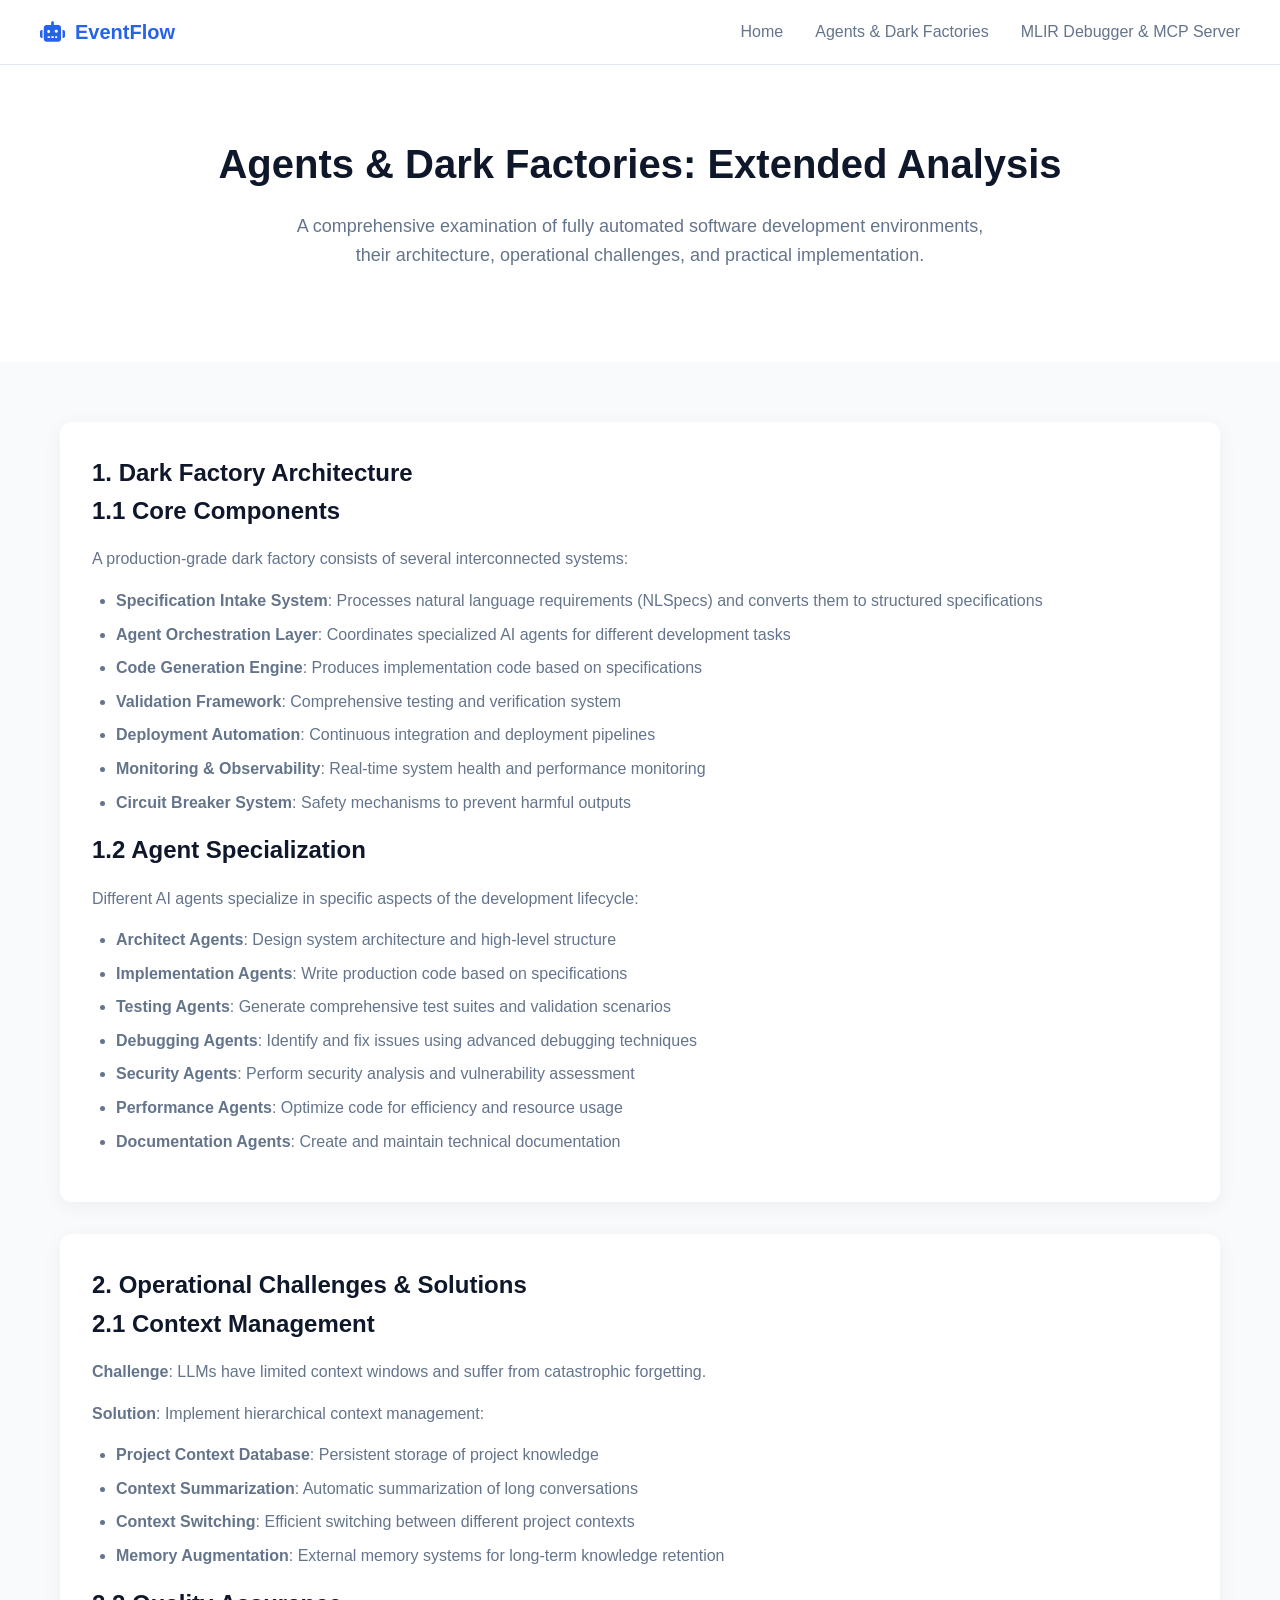
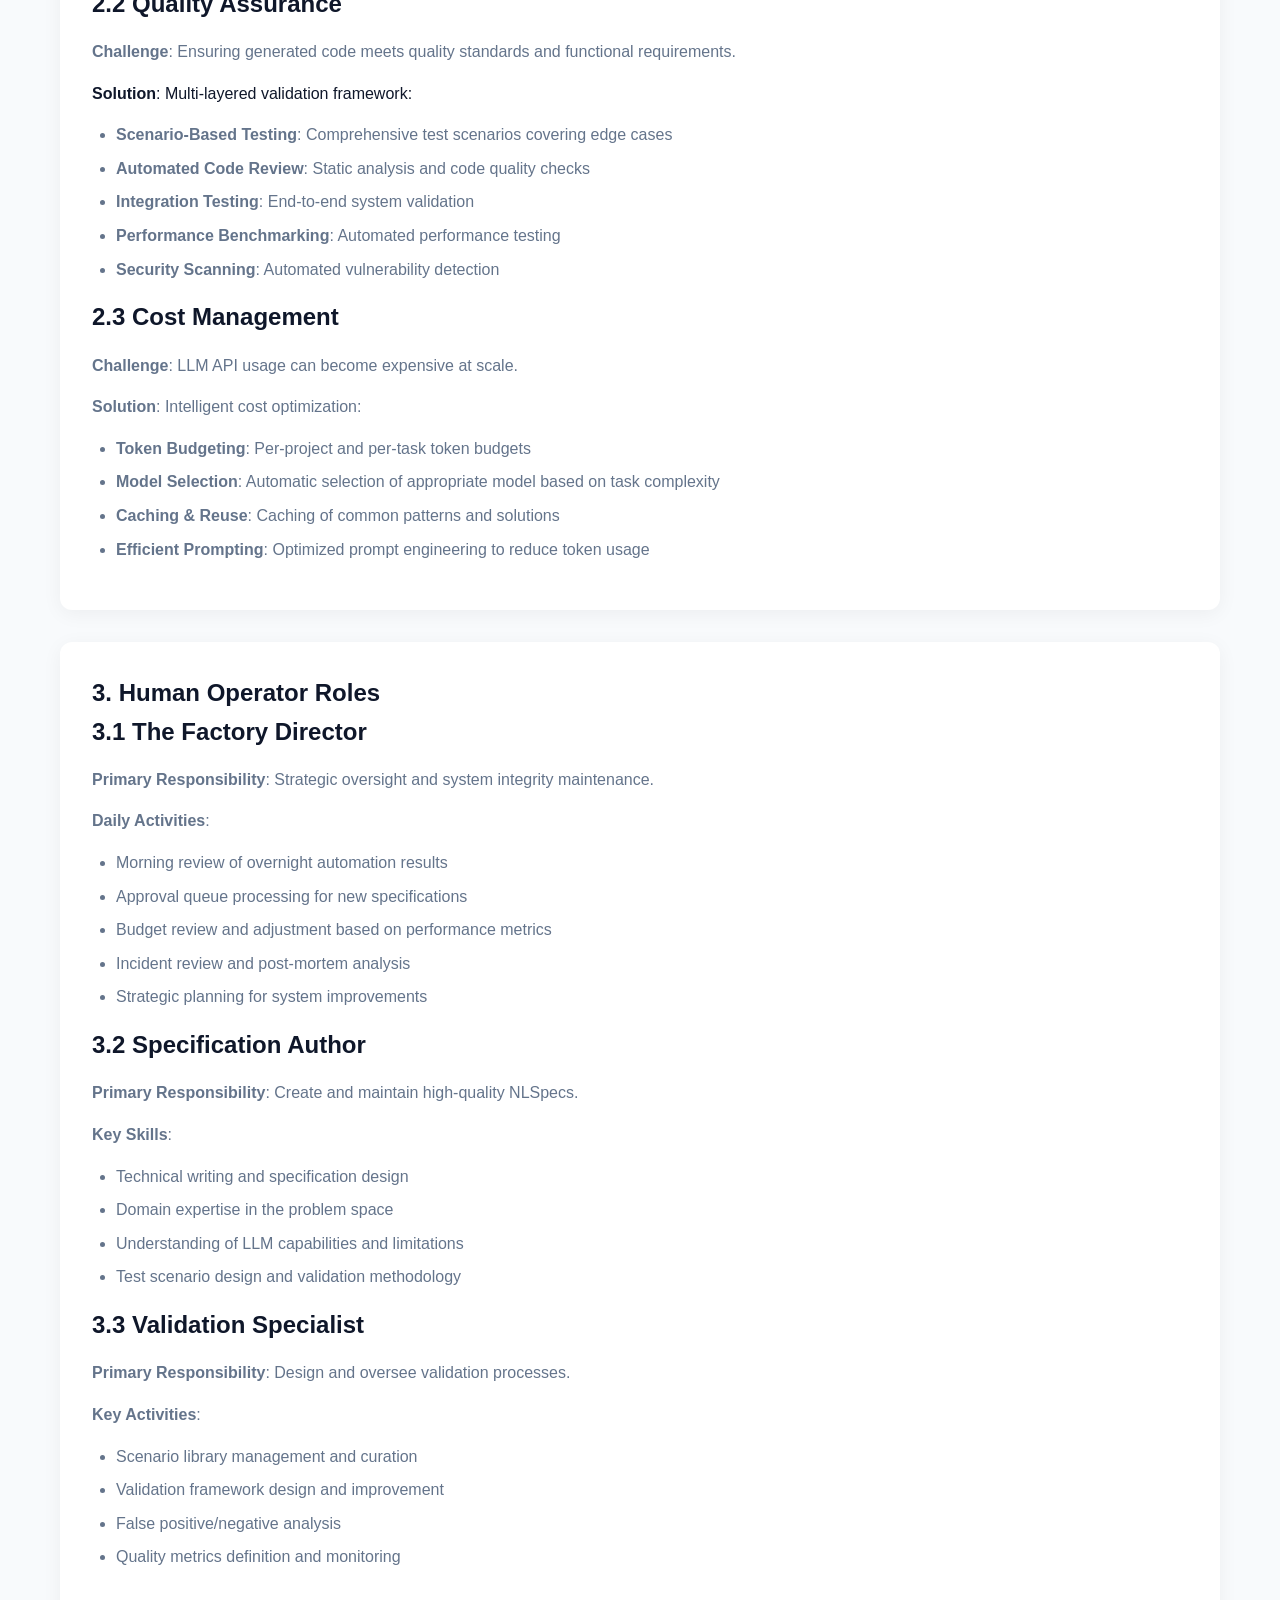
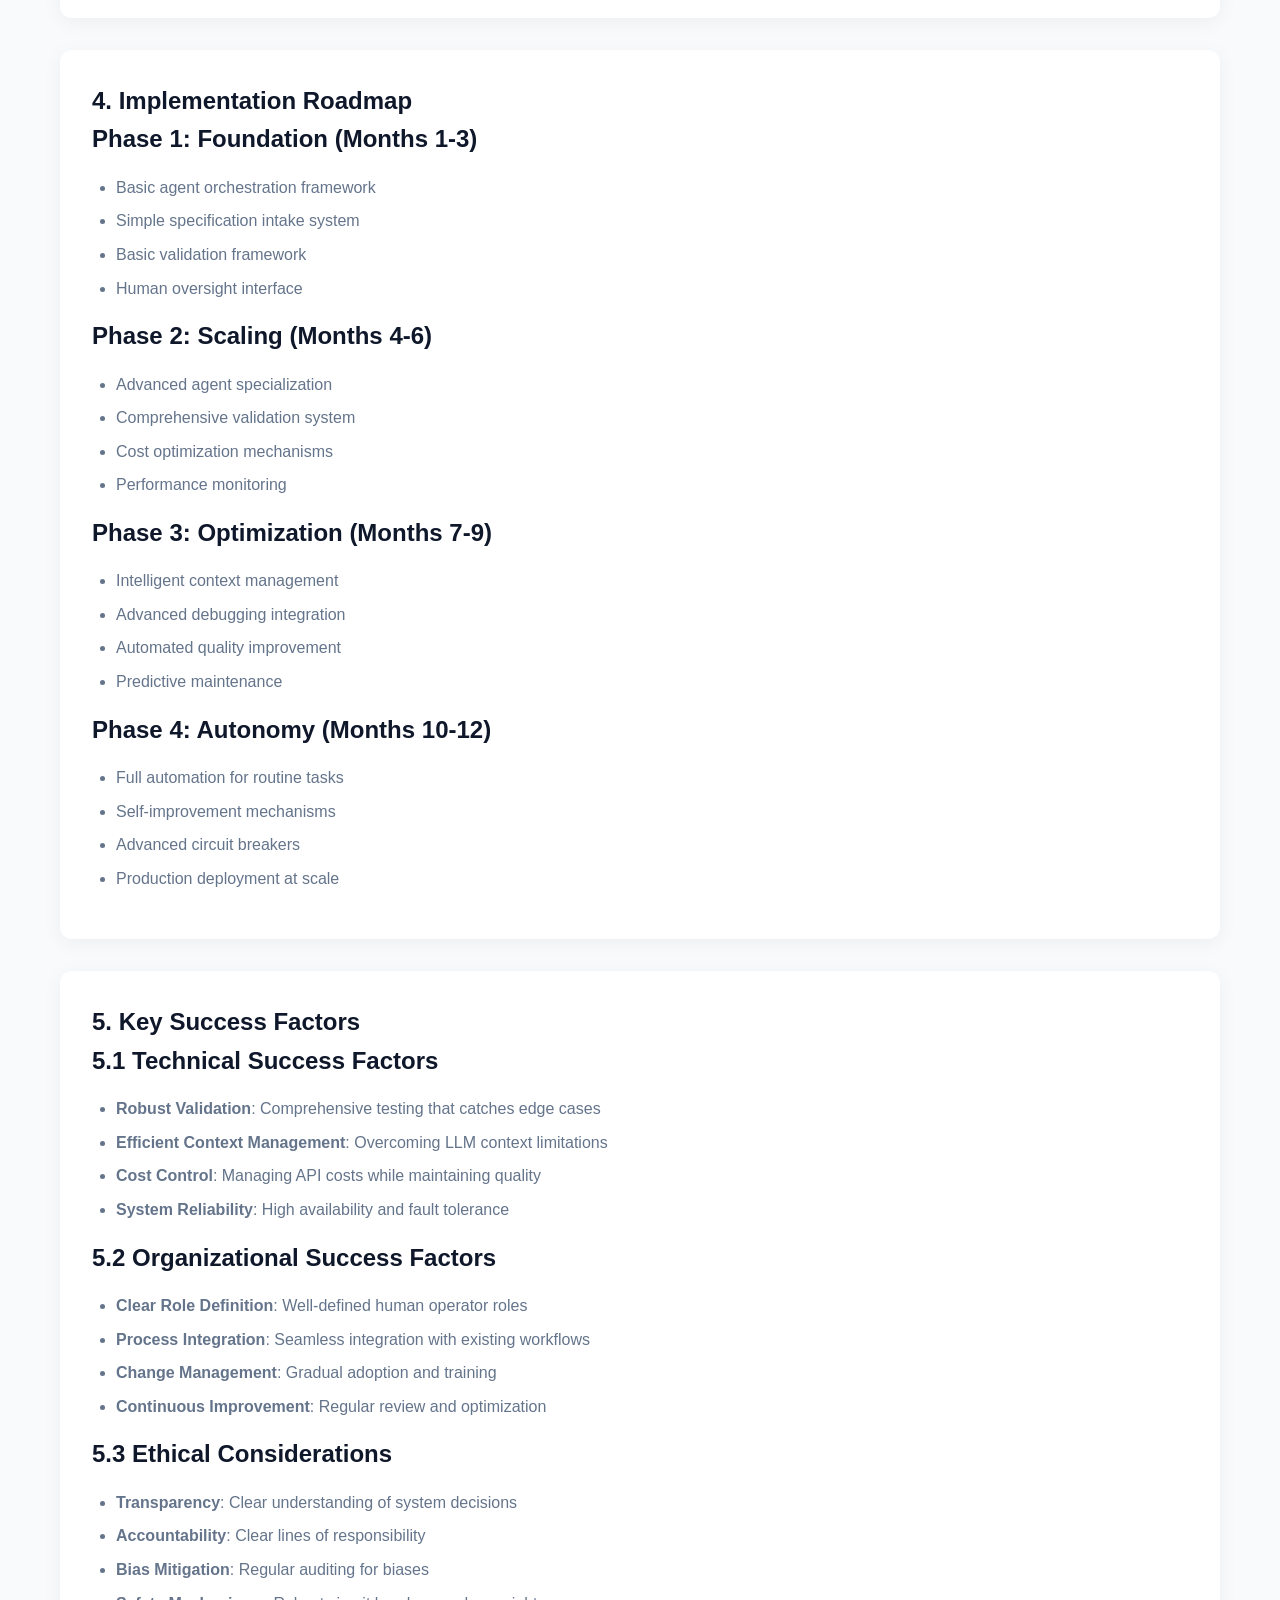
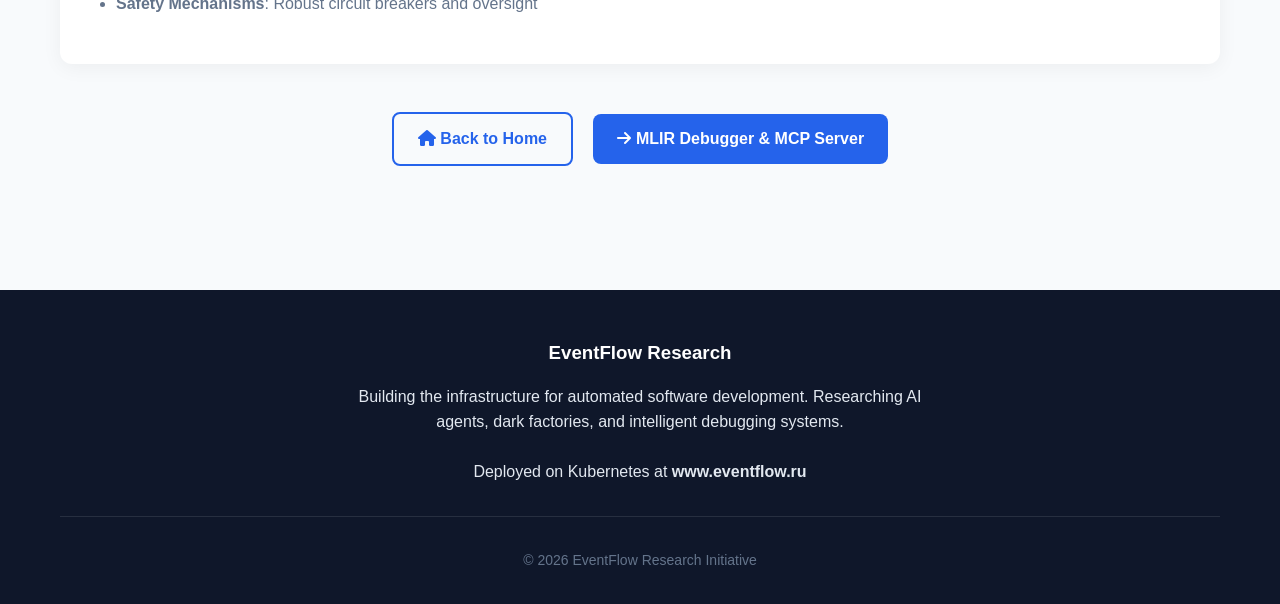
==== agents-dark-factories.html @ 0e880b8b "Refactor website for issue #4 - Remove all texts and diagrams, keep only dark factories and AI agent" ====
<!DOCTYPE html>
<html lang="en">
<head>
    <meta charset="UTF-8">
    <meta name="viewport" content="width=device-width, initial-scale=1.0">
    <title>Agents & Dark Factories - Extended Analysis</title>
    <link rel="stylesheet" href="styles.css">
    <link rel="stylesheet" href="https://cdnjs.cloudflare.com/ajax/libs/font-awesome/6.4.0/css/all.min.css">
</head>
<body>
    <!-- Header -->
    <header>
        <div class="container nav-container">
            <a href="/" class="logo">
                <i class="fas fa-robot"></i>
                EventFlow
            </a>
            <ul class="nav-links">
                <li><a href="/">Home</a></li>
                <li><a href="agents-dark-factories.html">Agents & Dark Factories</a></li>
                <li><a href="mlir-debugger.html">MLIR Debugger & MCP Server</a></li>
            </ul>
        </div>
    </header>

    <!-- Hero Section -->
    <section class="hero">
        <div class="container">
            <h1 class="fade-in">Agents & Dark Factories: Extended Analysis</h1>
            <p class="fade-in">
                A comprehensive examination of fully automated software development environments, 
                their architecture, operational challenges, and practical implementation.
            </p>
        </div>
    </section>

    <!-- Main Content -->
    <section>
        <div class="container">
            <div class="content-block fade-in">
                <h2>1. Dark Factory Architecture</h2>
                <h3>1.1 Core Components</h3>
                <p>
                    A production-grade dark factory consists of several interconnected systems:
                </p>
                <ul>
                    <li><strong>Specification Intake System</strong>: Processes natural language requirements (NLSpecs) and converts them to structured specifications</li>
                    <li><strong>Agent Orchestration Layer</strong>: Coordinates specialized AI agents for different development tasks</li>
                    <li><strong>Code Generation Engine</strong>: Produces implementation code based on specifications</li>
                    <li><strong>Validation Framework</strong>: Comprehensive testing and verification system</li>
                    <li><strong>Deployment Automation</strong>: Continuous integration and deployment pipelines</li>
                    <li><strong>Monitoring & Observability</strong>: Real-time system health and performance monitoring</li>
                    <li><strong>Circuit Breaker System</strong>: Safety mechanisms to prevent harmful outputs</li>
                </ul>
                
                <h3>1.2 Agent Specialization</h3>
                <p>
                    Different AI agents specialize in specific aspects of the development lifecycle:
                </p>
                <ul>
                    <li><strong>Architect Agents</strong>: Design system architecture and high-level structure</li>
                    <li><strong>Implementation Agents</strong>: Write production code based on specifications</li>
                    <li><strong>Testing Agents</strong>: Generate comprehensive test suites and validation scenarios</li>
                    <li><strong>Debugging Agents</strong>: Identify and fix issues using advanced debugging techniques</li>
                    <li><strong>Security Agents</strong>: Perform security analysis and vulnerability assessment</li>
                    <li><strong>Performance Agents</strong>: Optimize code for efficiency and resource usage</li>
                    <li><strong>Documentation Agents</strong>: Create and maintain technical documentation</li>
                </ul>
            </div>
            
            <div class="content-block fade-in">
                <h2>2. Operational Challenges & Solutions</h2>
                
                <h3>2.1 Context Management</h3>
                <p>
                    <strong>Challenge</strong>: LLMs have limited context windows and suffer from catastrophic forgetting.
                </p>
                <p>
                    <strong>Solution</strong>: Implement hierarchical context management:
                </p>
                <ul>
                    <li><strong>Project Context Database</strong>: Persistent storage of project knowledge</li>
                    <li><strong>Context Summarization</strong>: Automatic summarization of long conversations</li>
                    <li><strong>Context Switching</strong>: Efficient switching between different project contexts</li>
                    <li><strong>Memory Augmentation</strong>: External memory systems for long-term knowledge retention</li>
                </ul>
                
                <h3>2.2 Quality Assurance</h3>
                <p>
                    <strong>Challenge</strong>: Ensuring generated code meets quality standards and functional requirements.
                </p>
                    <strong>Solution</strong>: Multi-layered validation framework:
                </p>
                <ul>
                    <li><strong>Scenario-Based Testing</strong>: Comprehensive test scenarios covering edge cases</li>
                    <li><strong>Automated Code Review</strong>: Static analysis and code quality checks</li>
                    <li><strong>Integration Testing</strong>: End-to-end system validation</li>
                    <li><strong>Performance Benchmarking</strong>: Automated performance testing</li>
                    <li><strong>Security Scanning</strong>: Automated vulnerability detection</li>
                </ul>
                
                <h3>2.3 Cost Management</h3>
                <p>
                    <strong>Challenge</strong>: LLM API usage can become expensive at scale.
                </p>
                <p>
                    <strong>Solution</strong>: Intelligent cost optimization:
                </p>
                <ul>
                    <li><strong>Token Budgeting</strong>: Per-project and per-task token budgets</li>
                    <li><strong>Model Selection</strong>: Automatic selection of appropriate model based on task complexity</li>
                    <li><strong>Caching & Reuse</strong>: Caching of common patterns and solutions</li>
                    <li><strong>Efficient Prompting</strong>: Optimized prompt engineering to reduce token usage</li>
                </ul>
            </div>
            
            <div class="content-block fade-in">
                <h2>3. Human Operator Roles</h2>
                
                <h3>3.1 The Factory Director</h3>
                <p>
                    <strong>Primary Responsibility</strong>: Strategic oversight and system integrity maintenance.
                </p>
                <p>
                    <strong>Daily Activities</strong>:
                </p>
                <ul>
                    <li>Morning review of overnight automation results</li>
                    <li>Approval queue processing for new specifications</li>
                    <li>Budget review and adjustment based on performance metrics</li>
                    <li>Incident review and post-mortem analysis</li>
                    <li>Strategic planning for system improvements</li>
                </ul>
                
                <h3>3.2 Specification Author</h3>
                <p>
                    <strong>Primary Responsibility</strong>: Create and maintain high-quality NLSpecs.
                </p>
                <p>
                    <strong>Key Skills</strong>:
                </p>
                <ul>
                    <li>Technical writing and specification design</li>
                    <li>Domain expertise in the problem space</li>
                    <li>Understanding of LLM capabilities and limitations</li>
                    <li>Test scenario design and validation methodology</li>
                </ul>
                
                <h3>3.3 Validation Specialist</h3>
                <p>
                    <strong>Primary Responsibility</strong>: Design and oversee validation processes.
                </p>
                <p>
                    <strong>Key Activities</strong>:
                </p>
                <ul>
                    <li>Scenario library management and curation</li>
                    <li>Validation framework design and improvement</li>
                    <li>False positive/negative analysis</li>
                    <li>Quality metrics definition and monitoring</li>
                </ul>
            </div>
            
            <div class="content-block fade-in">
                <h2>4. Implementation Roadmap</h2>
                
                <h3>Phase 1: Foundation (Months 1-3)</h3>
                <ul>
                    <li>Basic agent orchestration framework</li>
                    <li>Simple specification intake system</li>
                    <li>Basic validation framework</li>
                    <li>Human oversight interface</li>
                </ul>
                
                <h3>Phase 2: Scaling (Months 4-6)</h3>
                <ul>
                    <li>Advanced agent specialization</li>
                    <li>Comprehensive validation system</li>
                    <li>Cost optimization mechanisms</li>
                    <li>Performance monitoring</li>
                </ul>
                
                <h3>Phase 3: Optimization (Months 7-9)</h3>
                <ul>
                    <li>Intelligent context management</li>
                    <li>Advanced debugging integration</li>
                    <li>Automated quality improvement</li>
                    <li>Predictive maintenance</li>
                </ul>
                
                <h3>Phase 4: Autonomy (Months 10-12)</h3>
                <ul>
                    <li>Full automation for routine tasks</li>
                    <li>Self-improvement mechanisms</li>
                    <li>Advanced circuit breakers</li>
                    <li>Production deployment at scale</li>
                </ul>
            </div>
            
            <div class="content-block fade-in">
                <h2>5. Key Success Factors</h2>
                
                <h3>5.1 Technical Success Factors</h3>
                <ul>
                    <li><strong>Robust Validation</strong>: Comprehensive testing that catches edge cases</li>
                    <li><strong>Efficient Context Management</strong>: Overcoming LLM context limitations</li>
                    <li><strong>Cost Control</strong>: Managing API costs while maintaining quality</li>
                    <li><strong>System Reliability</strong>: High availability and fault tolerance</li>
                </ul>
                
                <h3>5.2 Organizational Success Factors</h3>
                <ul>
                    <li><strong>Clear Role Definition</strong>: Well-defined human operator roles</li>
                    <li><strong>Process Integration</strong>: Seamless integration with existing workflows</li>
                    <li><strong>Change Management</strong>: Gradual adoption and training</li>
                    <li><strong>Continuous Improvement</strong>: Regular review and optimization</li>
                </ul>
                
                <h3>5.3 Ethical Considerations</h3>
                <ul>
                    <li><strong>Transparency</strong>: Clear understanding of system decisions</li>
                    <li><strong>Accountability</strong>: Clear lines of responsibility</li>
                    <li><strong>Bias Mitigation</strong>: Regular auditing for biases</li>
                    <li><strong>Safety Mechanisms</strong>: Robust circuit breakers and oversight</li>
                </ul>
            </div>
            
            <div style="text-align: center; margin-top: 3rem;">
                <a href="/" class="button button-outline" style="margin-right: 1rem;">
                    <i class="fas fa-home"></i> Back to Home
                </a>
                <a href="mlir-debugger.html" class="button">
                    <i class="fas fa-arrow-right"></i> MLIR Debugger & MCP Server
                </a>
            </div>
        </div>
    </section>

    <!-- Footer -->
    <footer>
        <div class="container">
            <div class="footer-content">
                <h3 style="margin-bottom: 1rem; color: white;">EventFlow Research</h3>
                <p>
                    Building the infrastructure for automated software development. 
                    Researching AI agents, dark factories, and intelligent debugging systems.
                </p>
                <p style="margin-top: 1rem;">
                    Deployed on Kubernetes at <strong>www.eventflow.ru</strong>
                </p>
            </div>
            
            <div class="copyright">
                <p>&copy; 2026 EventFlow Research Initiative</p>
            </div>
        </div>
    </footer>

    <script>
        // Simple fade-in animations
        document.addEventListener('DOMContentLoaded', function() {
            const fadeElements = document.querySelectorAll('.fade-in');
            
            const observer = new IntersectionObserver((entries) => {
                entries.forEach(entry => {
                    if (entry.isIntersecting) {
                        entry.target.style.opacity = '1';
                        entry.target.style.transform = 'translateY(0)';
                    }
                });
            }, { threshold: 0.1 });
            
            fadeElements.forEach(el => {
                el.style.opacity = '0';
                el.style.transform = 'translateY(20px)';
                el.style.transition = 'opacity 0.6s ease, transform 0.6s ease';
                observer.observe(el);
            });
        });
    </script>
</body>
</html>
---- styles.css ----
/* styles.css - Minimal, clean styles for refactored website */

:root {
    --primary: #2563eb;
    --primary-dark: #1d4ed8;
    --secondary: #7c3aed;
    --accent: #06b6d4;
    --dark: #0f172a;
    --light: #f8fafc;
    --gray: #64748b;
    --gray-light: #e2e8f0;
    --success: #10b981;
    --warning: #f59e0b;
    --danger: #ef4444;
}

* {
    margin: 0;
    padding: 0;
    box-sizing: border-box;
}

body {
    font-family: -apple-system, BlinkMacSystemFont, 'Segoe UI', Roboto, Oxygen, Ubuntu, sans-serif;
    line-height: 1.6;
    color: var(--dark);
    background: var(--light);
    min-height: 100vh;
}

.container {
    max-width: 1200px;
    margin: 0 auto;
    padding: 0 20px;
}

/* Header & Navigation */
header {
    background: white;
    border-bottom: 1px solid var(--gray-light);
    position: fixed;
    width: 100%;
    top: 0;
    z-index: 1000;
}

.nav-container {
    display: flex;
    justify-content: space-between;
    align-items: center;
    padding: 1rem 0;
}

.logo {
    display: flex;
    align-items: center;
    gap: 10px;
    font-size: 1.25rem;
    font-weight: 600;
    color: var(--primary);
    text-decoration: none;
}

.nav-links {
    display: flex;
    gap: 2rem;
    list-style: none;
}

.nav-links a {
    text-decoration: none;
    color: var(--gray);
    font-weight: 500;
    transition: color 0.3s;
}

.nav-links a:hover {
    color: var(--primary);
}

/* Hero Section */
.hero {
    padding: 140px 0 60px;
    text-align: center;
    background: white;
}

.hero h1 {
    font-size: 2.5rem;
    font-weight: 700;
    line-height: 1.2;
    margin-bottom: 1.5rem;
    color: var(--dark);
}

.hero p {
    font-size: 1.125rem;
    color: var(--gray);
    max-width: 700px;
    margin: 0 auto 2rem;
}

/* Content Sections */
section {
    padding: 60px 0;
}

.section-title {
    font-size: 2rem;
    font-weight: 700;
    margin-bottom: 2rem;
    color: var(--dark);
}

.content-block {
    background: white;
    border-radius: 12px;
    padding: 2rem;
    margin-bottom: 2rem;
    box-shadow: 0 4px 20px rgba(0, 0, 0, 0.05);
}

.content-block h3 {
    font-size: 1.5rem;
    margin-bottom: 1rem;
    color: var(--dark);
}

.content-block p {
    color: var(--gray);
    margin-bottom: 1rem;
}

.content-block ul {
    padding-left: 1.5rem;
    color: var(--gray);
    margin-bottom: 1rem;
}

.content-block li {
    margin-bottom: 0.5rem;
}

/* Buttons */
.button {
    display: inline-block;
    background: var(--primary);
    color: white;
    padding: 0.75rem 1.5rem;
    border-radius: 8px;
    text-decoration: none;
    font-weight: 600;
    transition: all 0.3s;
    border: none;
    cursor: pointer;
}

.button:hover {
    background: var(--primary-dark);
    transform: translateY(-2px);
}

.button-outline {
    background: transparent;
    color: var(--primary);
    border: 2px solid var(--primary);
}

.button-outline:hover {
    background: var(--primary);
    color: white;
}

/* Footer */
footer {
    background: var(--dark);
    color: white;
    padding: 3rem 0 2rem;
    margin-top: 4rem;
}

.footer-content {
    text-align: center;
    margin-bottom: 2rem;
}

.footer-content p {
    color: var(--gray-light);
    max-width: 600px;
    margin: 0 auto 1.5rem;
}

.copyright {
    text-align: center;
    padding-top: 2rem;
    border-top: 1px solid rgba(255, 255, 255, 0.1);
    color: var(--gray);
    font-size: 0.875rem;
}

/* Responsive */
@media (max-width: 768px) {
    .hero h1 {
        font-size: 2rem;
    }
    
    .section-title {
        font-size: 1.75rem;
    }
    
    .nav-links {
        display: none;
    }
    
    .content-block {
        padding: 1.5rem;
    }
}

/* Simple animations */
.fade-in {
    animation: fadeIn 0.6s ease-out;
}

@keyframes fadeIn {
    from { opacity: 0; transform: translateY(20px); }
    to { opacity: 1; transform: translateY(0); }
}
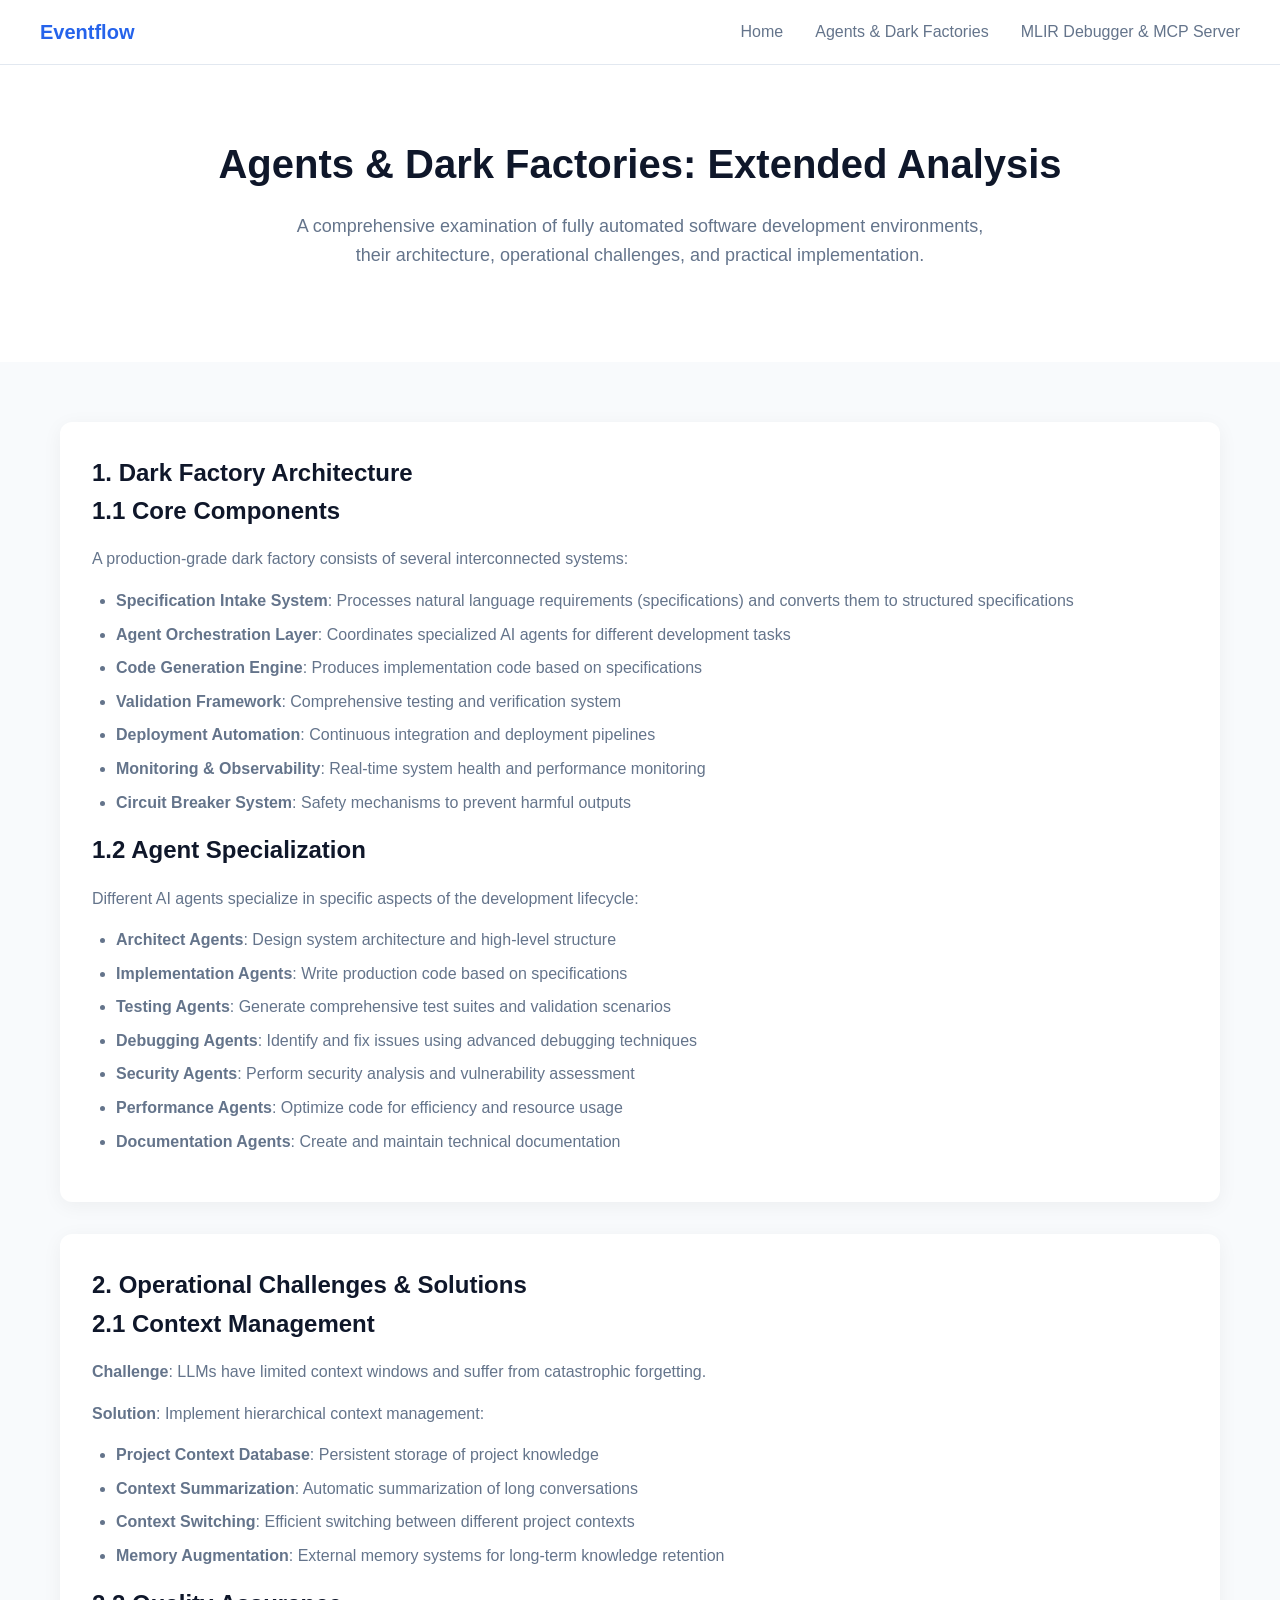
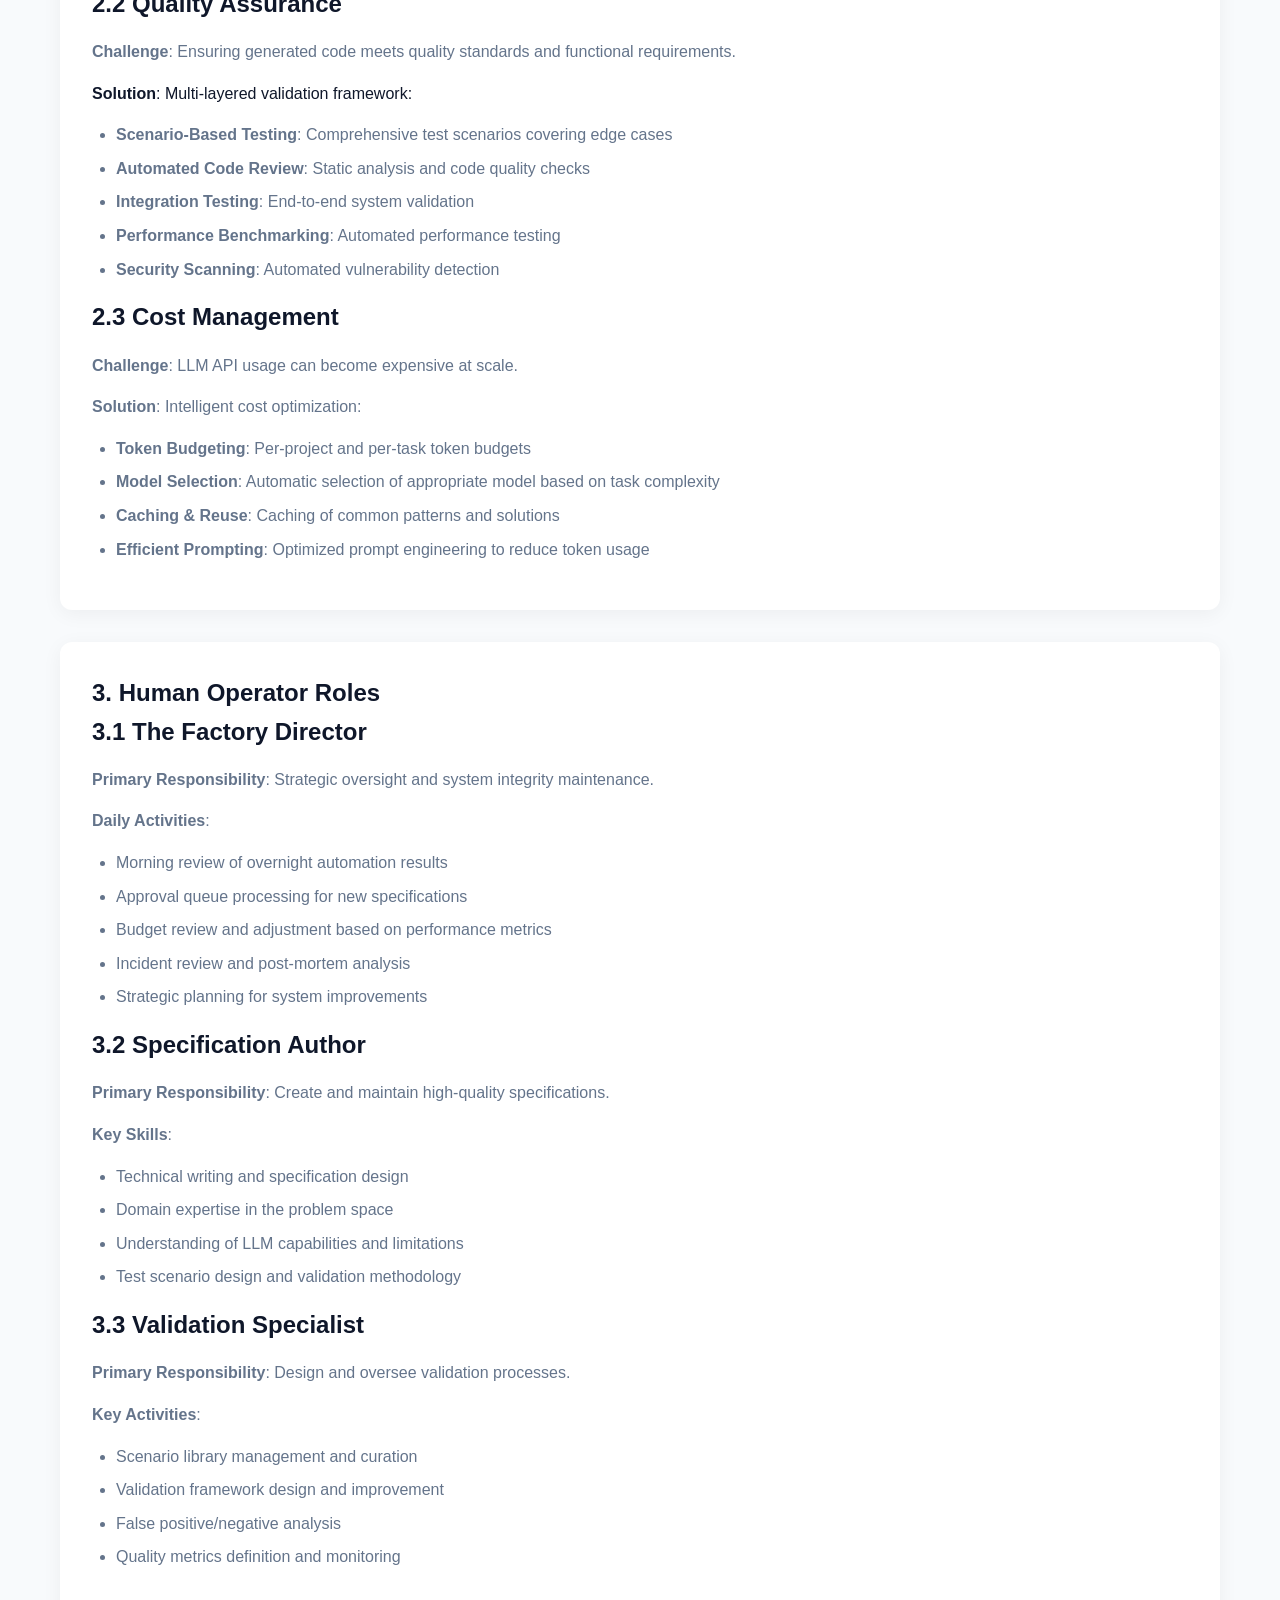
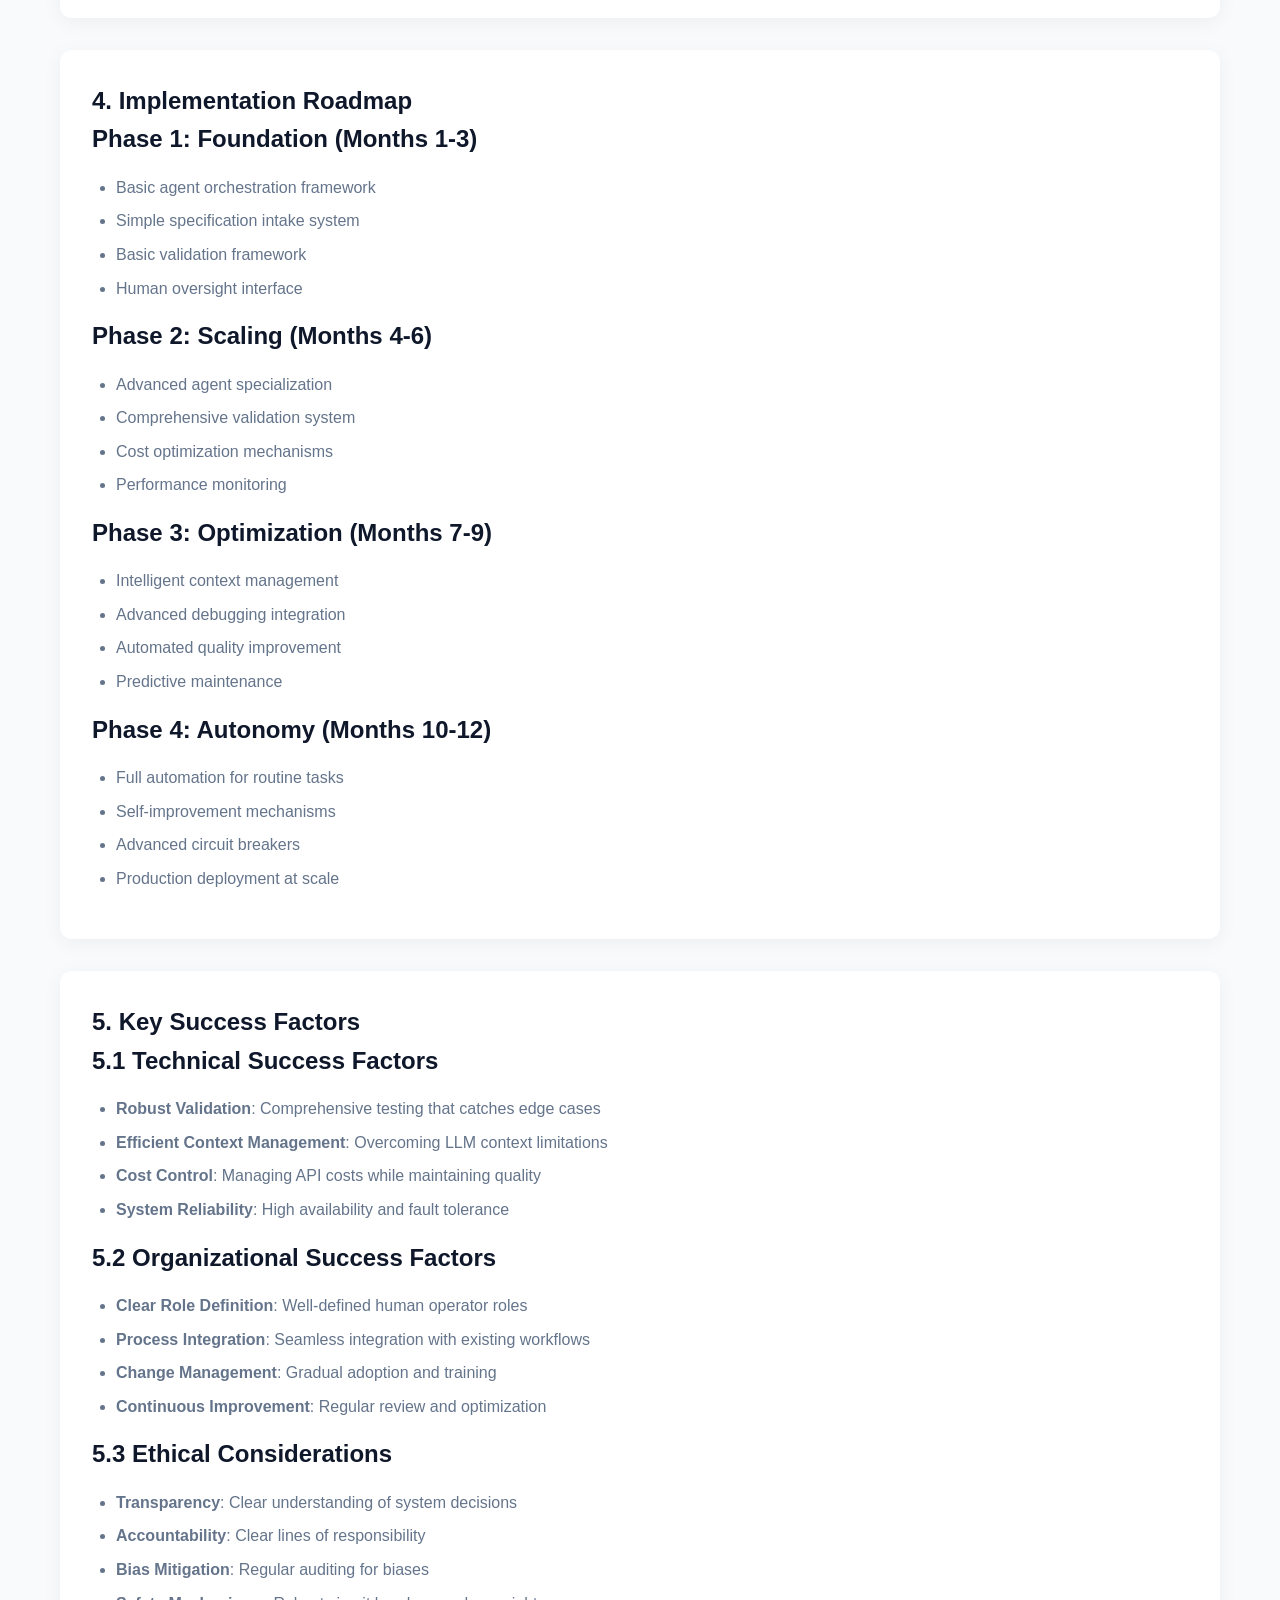
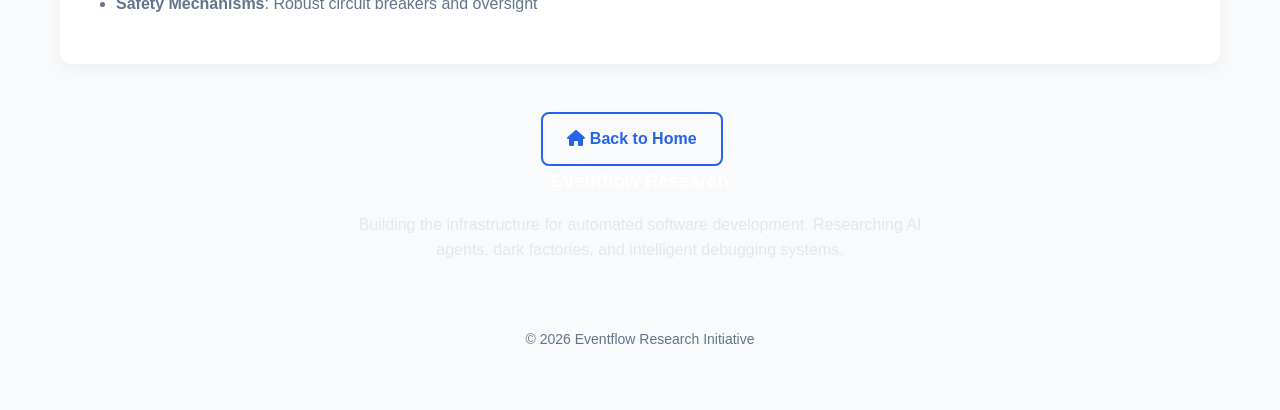
==== commit e8a6b80b: "Implement modifications for issue #8 - Remove Kubernetes deployment line from footer - Change EventF" ====
--- a/agents-dark-factories.html
+++ b/agents-dark-factories.html
@@ -12,8 +12,7 @@
     <header>
         <div class="container nav-container">
             <a href="/" class="logo">
-                <i class="fas fa-robot"></i>
-                EventFlow
+                Eventflow
             </a>
             <ul class="nav-links">
                 <li><a href="/">Home</a></li>
@@ -44,7 +43,7 @@
                     A production-grade dark factory consists of several interconnected systems:
                 </p>
                 <ul>
-                    <li><strong>Specification Intake System</strong>: Processes natural language requirements (NLSpecs) and converts them to structured specifications</li>
+                    <li><strong>Specification Intake System</strong>: Processes natural language requirements (specifications) and converts them to structured specifications</li>
                     <li><strong>Agent Orchestration Layer</strong>: Coordinates specialized AI agents for different development tasks</li>
                     <li><strong>Code Generation Engine</strong>: Produces implementation code based on specifications</li>
                     <li><strong>Validation Framework</strong>: Comprehensive testing and verification system</li>
@@ -134,7 +133,7 @@
                 
                 <h3>3.2 Specification Author</h3>
                 <p>
-                    <strong>Primary Responsibility</strong>: Create and maintain high-quality NLSpecs.
+                    <strong>Primary Responsibility</strong>: Create and maintain high-quality specifications.
                 </p>
                 <p>
                     <strong>Key Skills</strong>:
@@ -229,29 +228,19 @@
                 <a href="/" class="button button-outline" style="margin-right: 1rem;">
                     <i class="fas fa-home"></i> Back to Home
                 </a>
-                <a href="mlir-debugger.html" class="button">
-                    <i class="fas fa-arrow-right"></i> MLIR Debugger & MCP Server
-                </a>
-            </div>
-        </div>
-    </section>
-
-    <!-- Footer -->
-    <footer>
         <div class="container">
             <div class="footer-content">
-                <h3 style="margin-bottom: 1rem; color: white;">EventFlow Research</h3>
+                <h3 style="margin-bottom: 1rem; color: white;">Eventflow Research</h3>
                 <p>
                     Building the infrastructure for automated software development. 
                     Researching AI agents, dark factories, and intelligent debugging systems.
                 </p>
                 <p style="margin-top: 1rem;">
-                    Deployed on Kubernetes at <strong>www.eventflow.ru</strong>
                 </p>
             </div>
             
             <div class="copyright">
-                <p>&copy; 2026 EventFlow Research Initiative</p>
+                <p>&copy; 2026 Eventflow Research Initiative</p>
             </div>
         </div>
     </footer>
--- a/styles.css
+++ b/styles.css
@@ -200,20 +200,44 @@
 
 /* Responsive */
 @media (max-width: 768px) {
+    .hero {
+        padding: 100px 0 40px;
+    }
+    
     .hero h1 {
-        font-size: 2rem;
+        font-size: 1.75rem;
+    }
+    
+    .hero p {
+        font-size: 1rem;
     }
     
     .section-title {
-        font-size: 1.75rem;
+        font-size: 1.5rem;
+    }
+    
+    .content-block h3 {
+        font-size: 1.25rem;
+    }
+    
+    .content-block p, .content-block li {
+        font-size: 0.95rem;
     }
     
     .nav-links {
         display: none;
     }
     
+    .nav-container {
+        padding: 0.75rem 0;
+    }
+    
+    .logo {
+        font-size: 1.1rem;
+    }
+    
     .content-block {
-        padding: 1.5rem;
+        padding: 1.25rem;
     }
 }
 
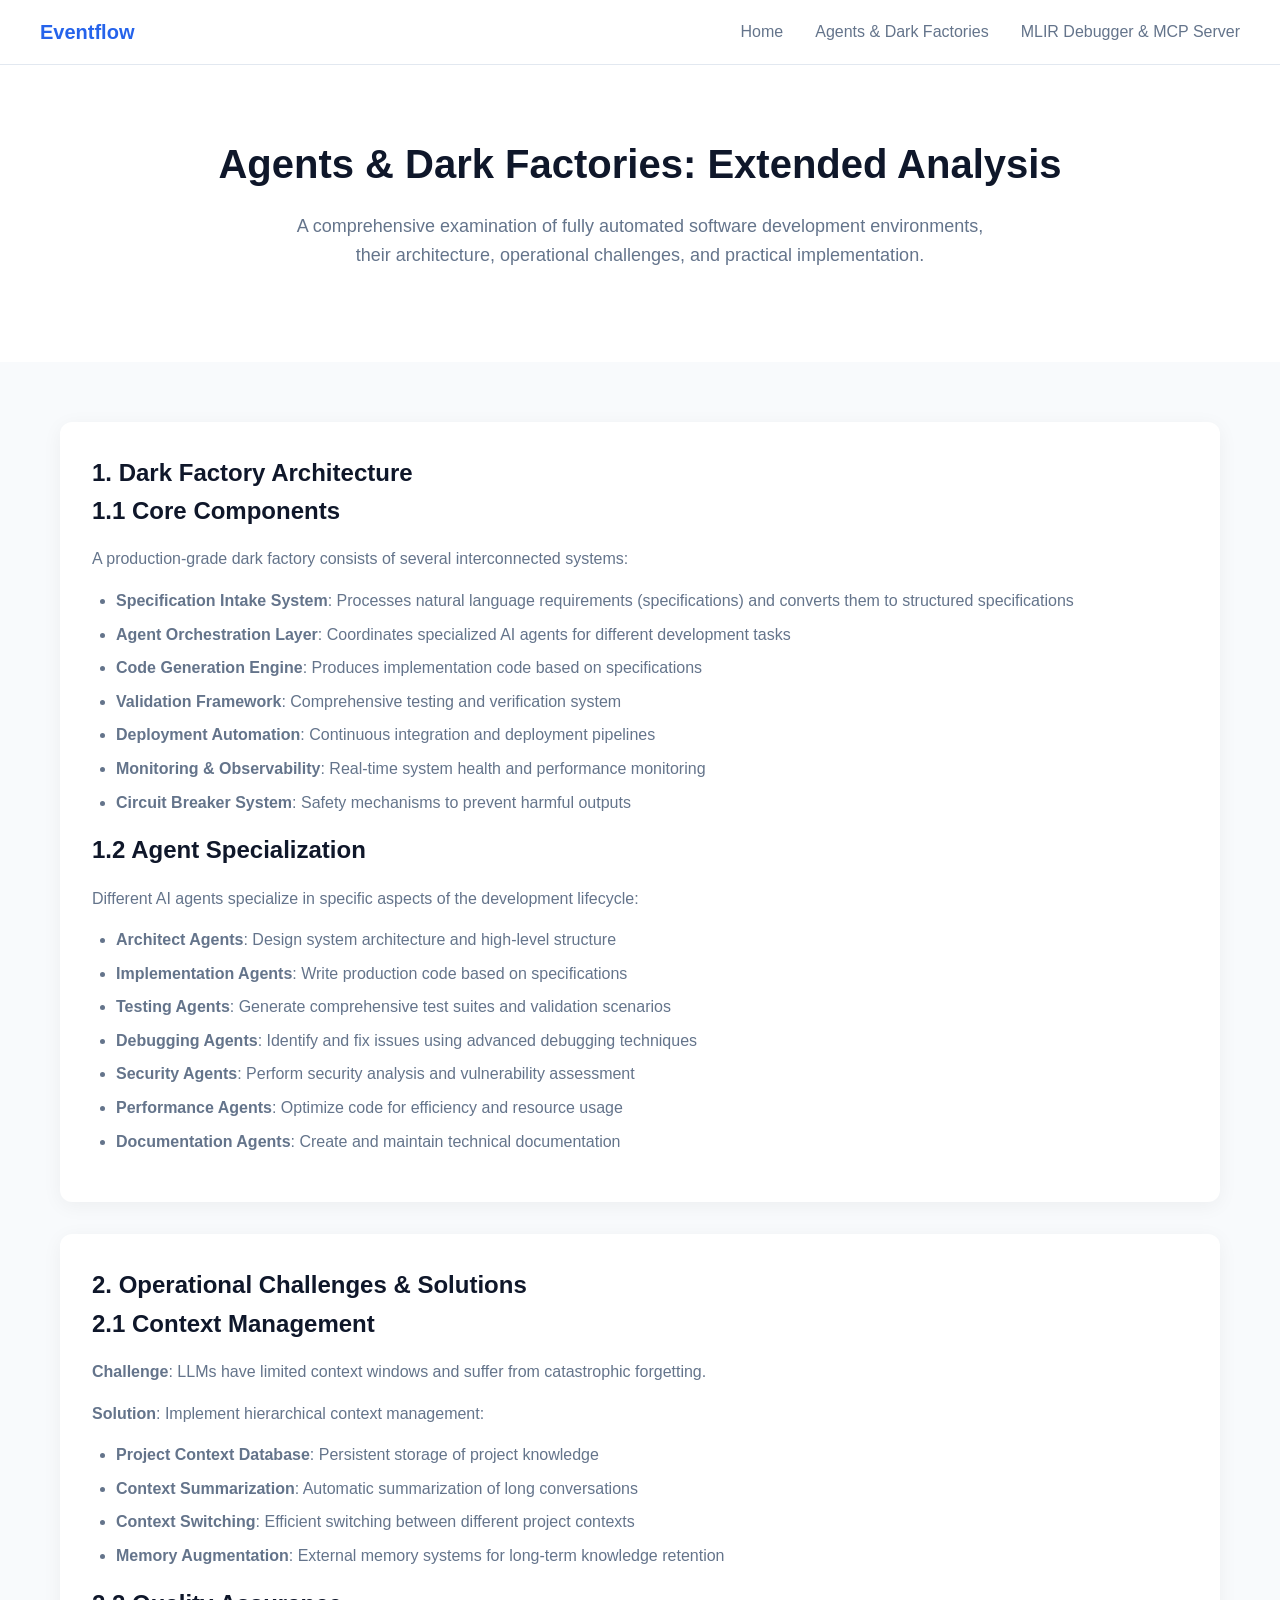
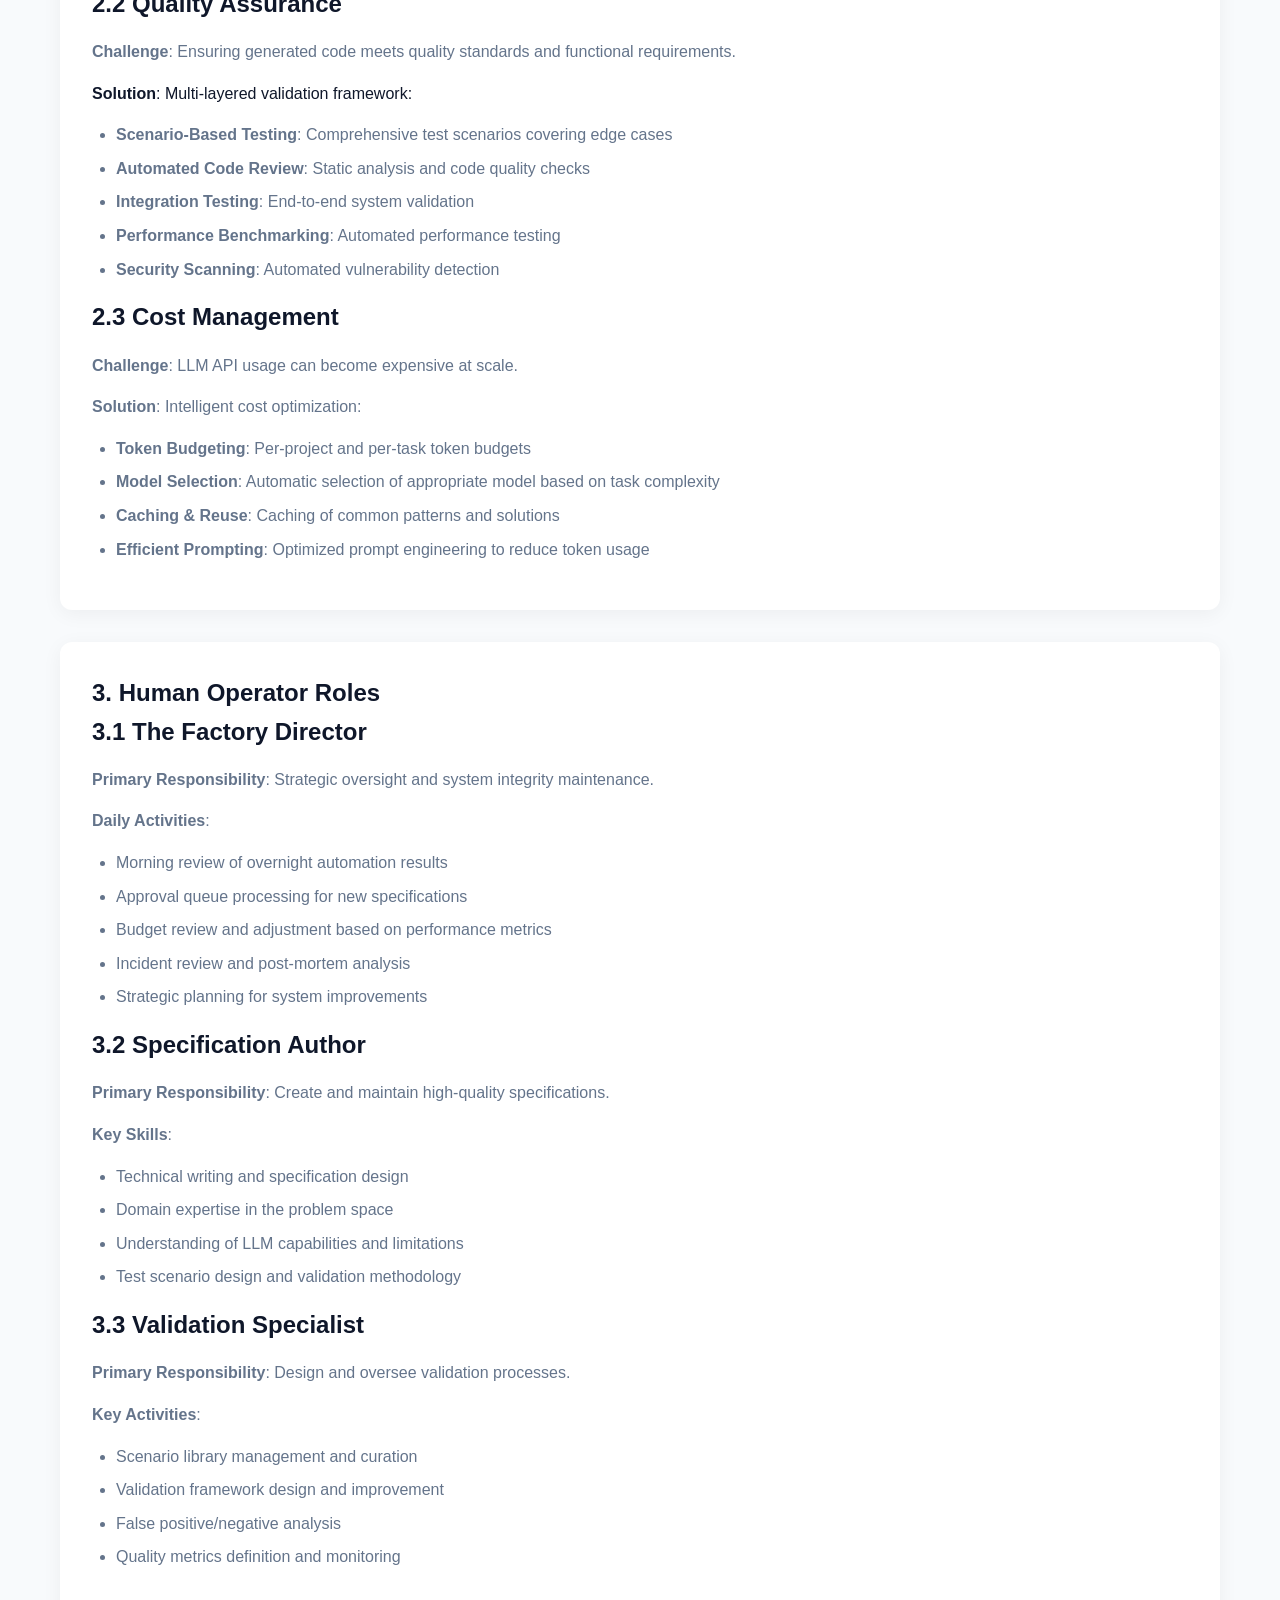
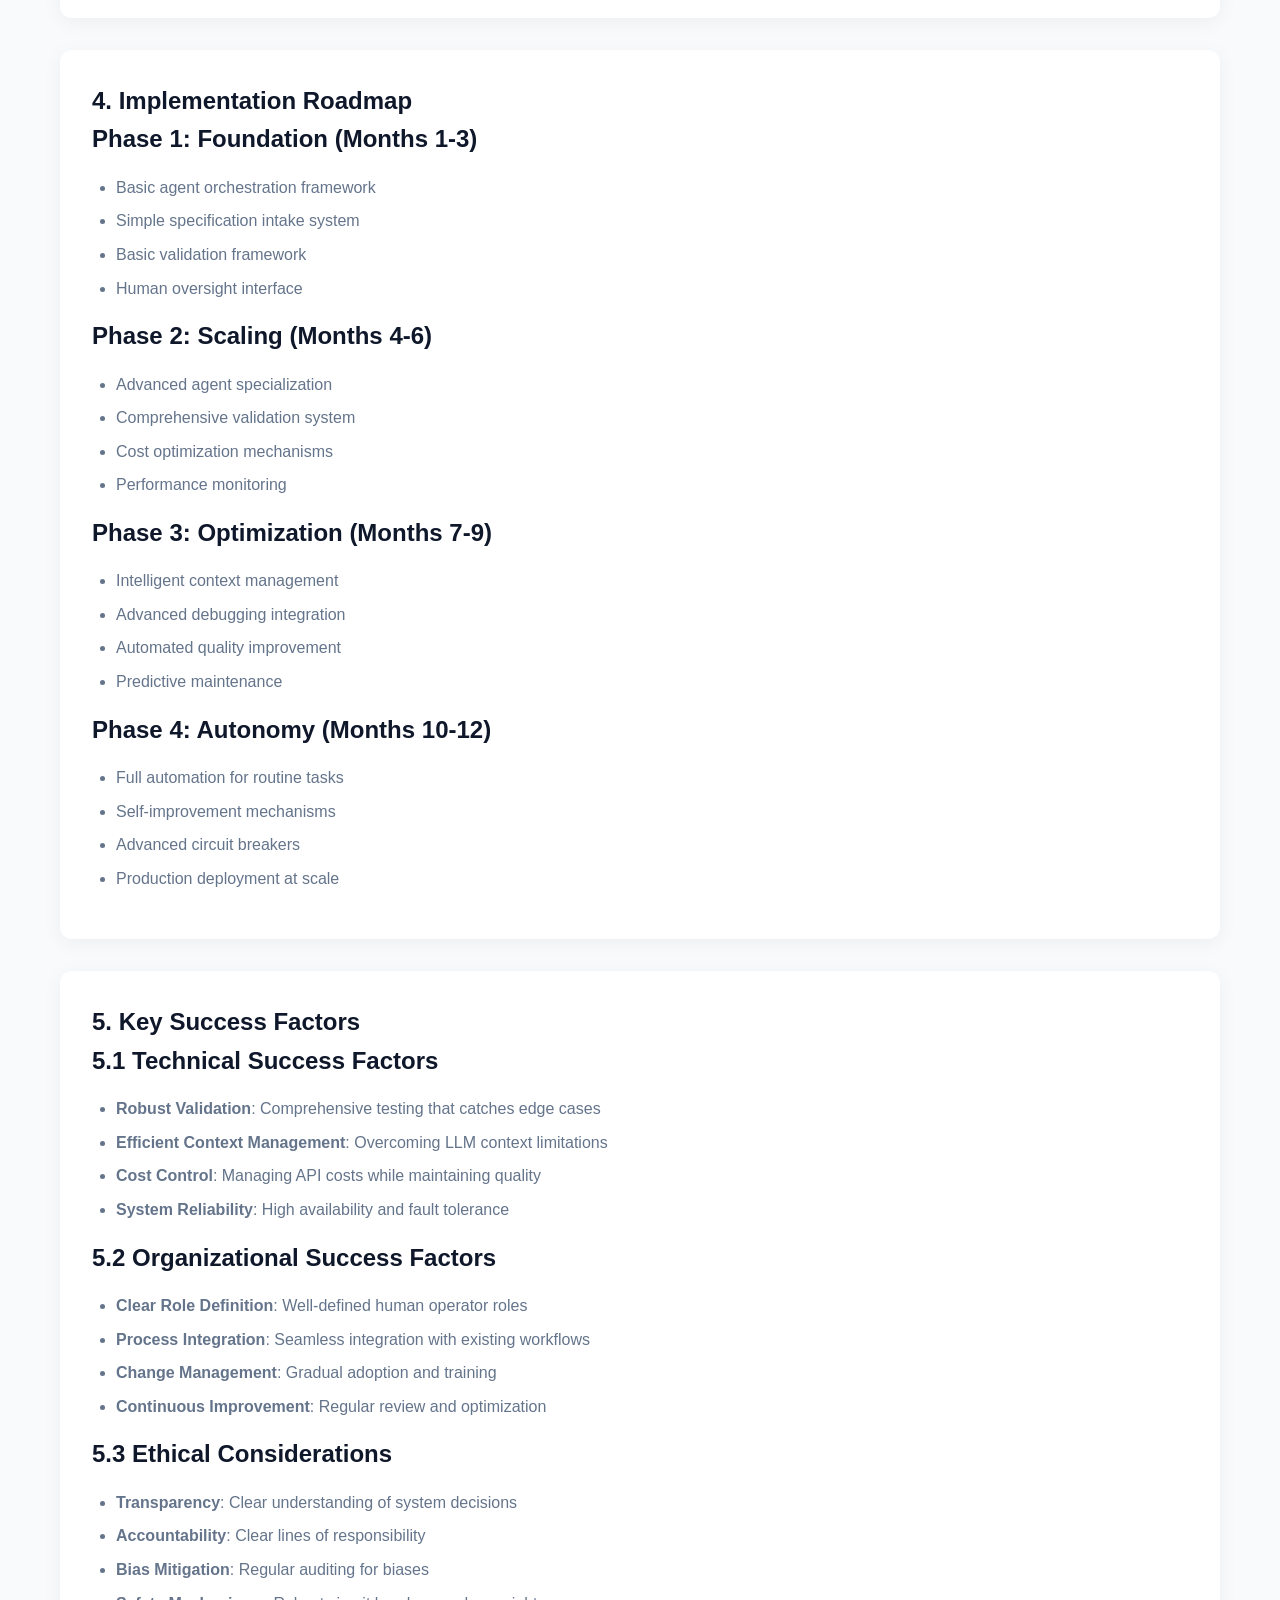
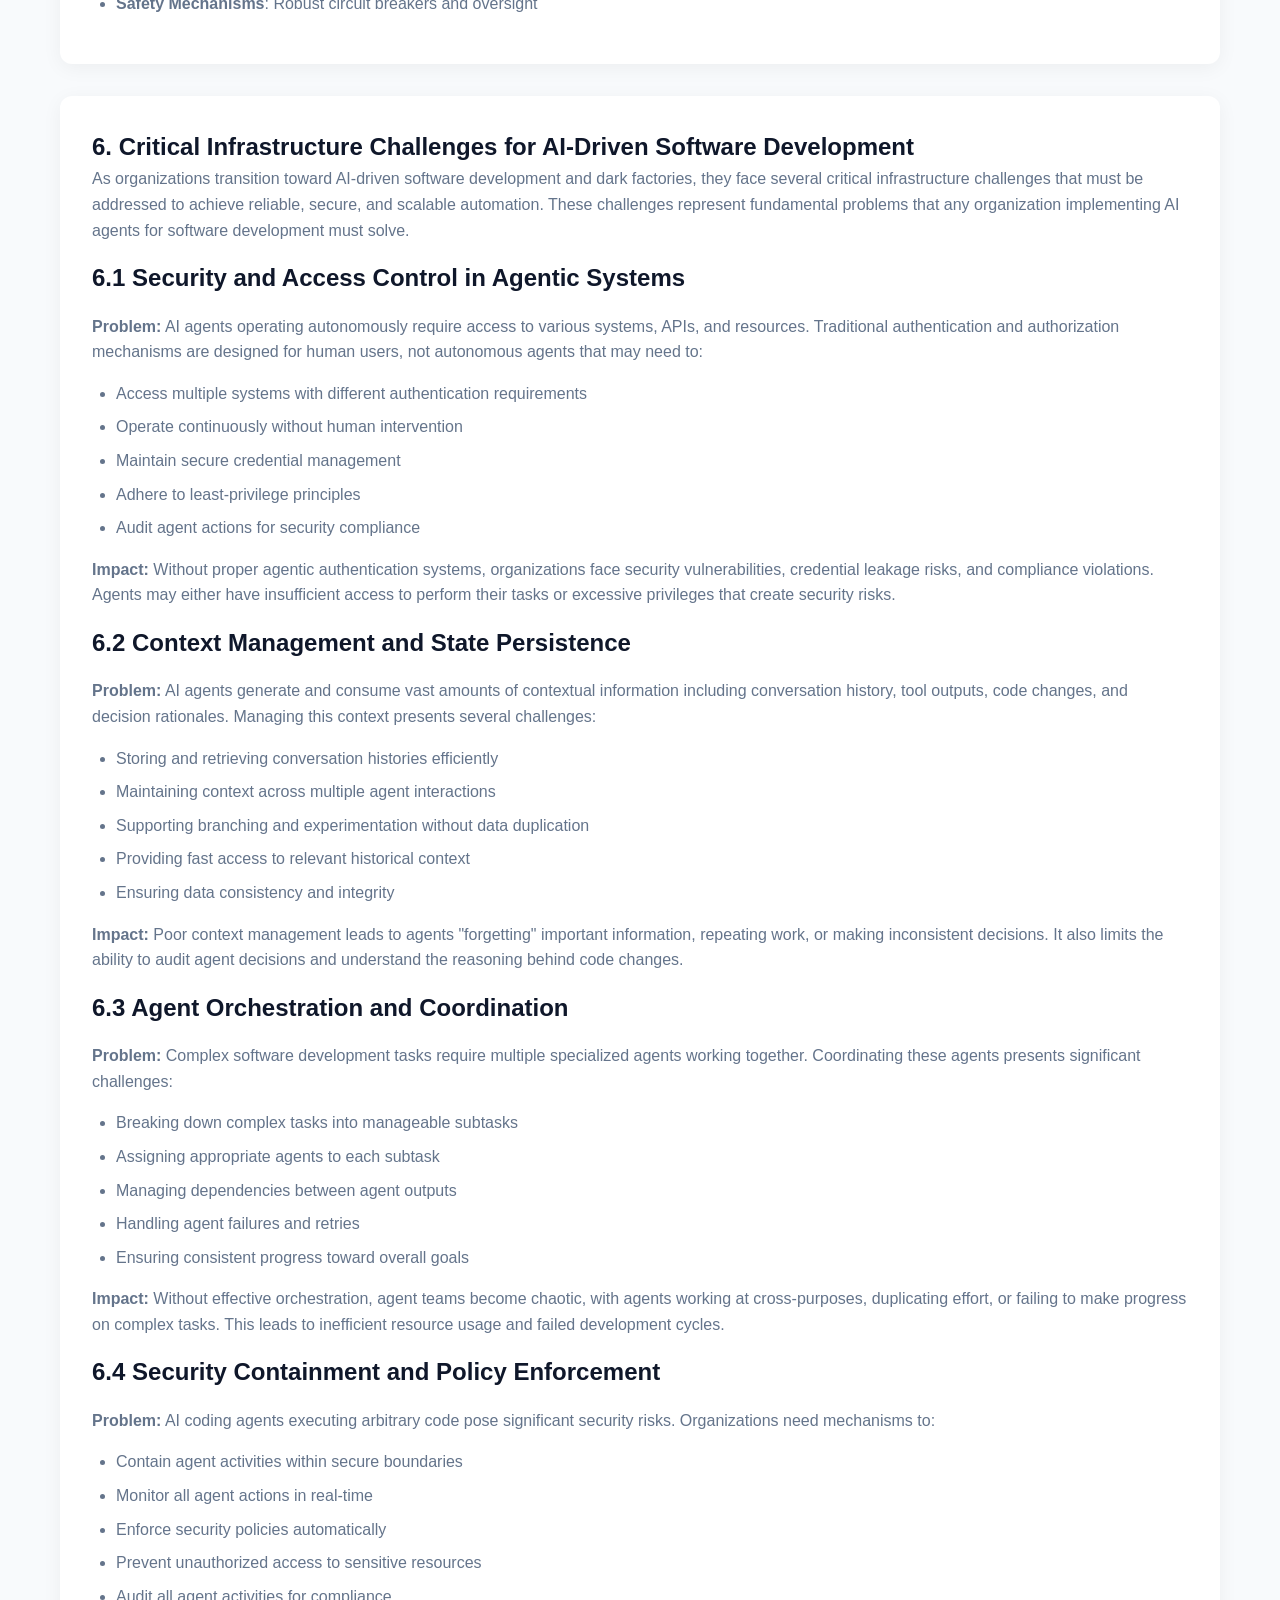
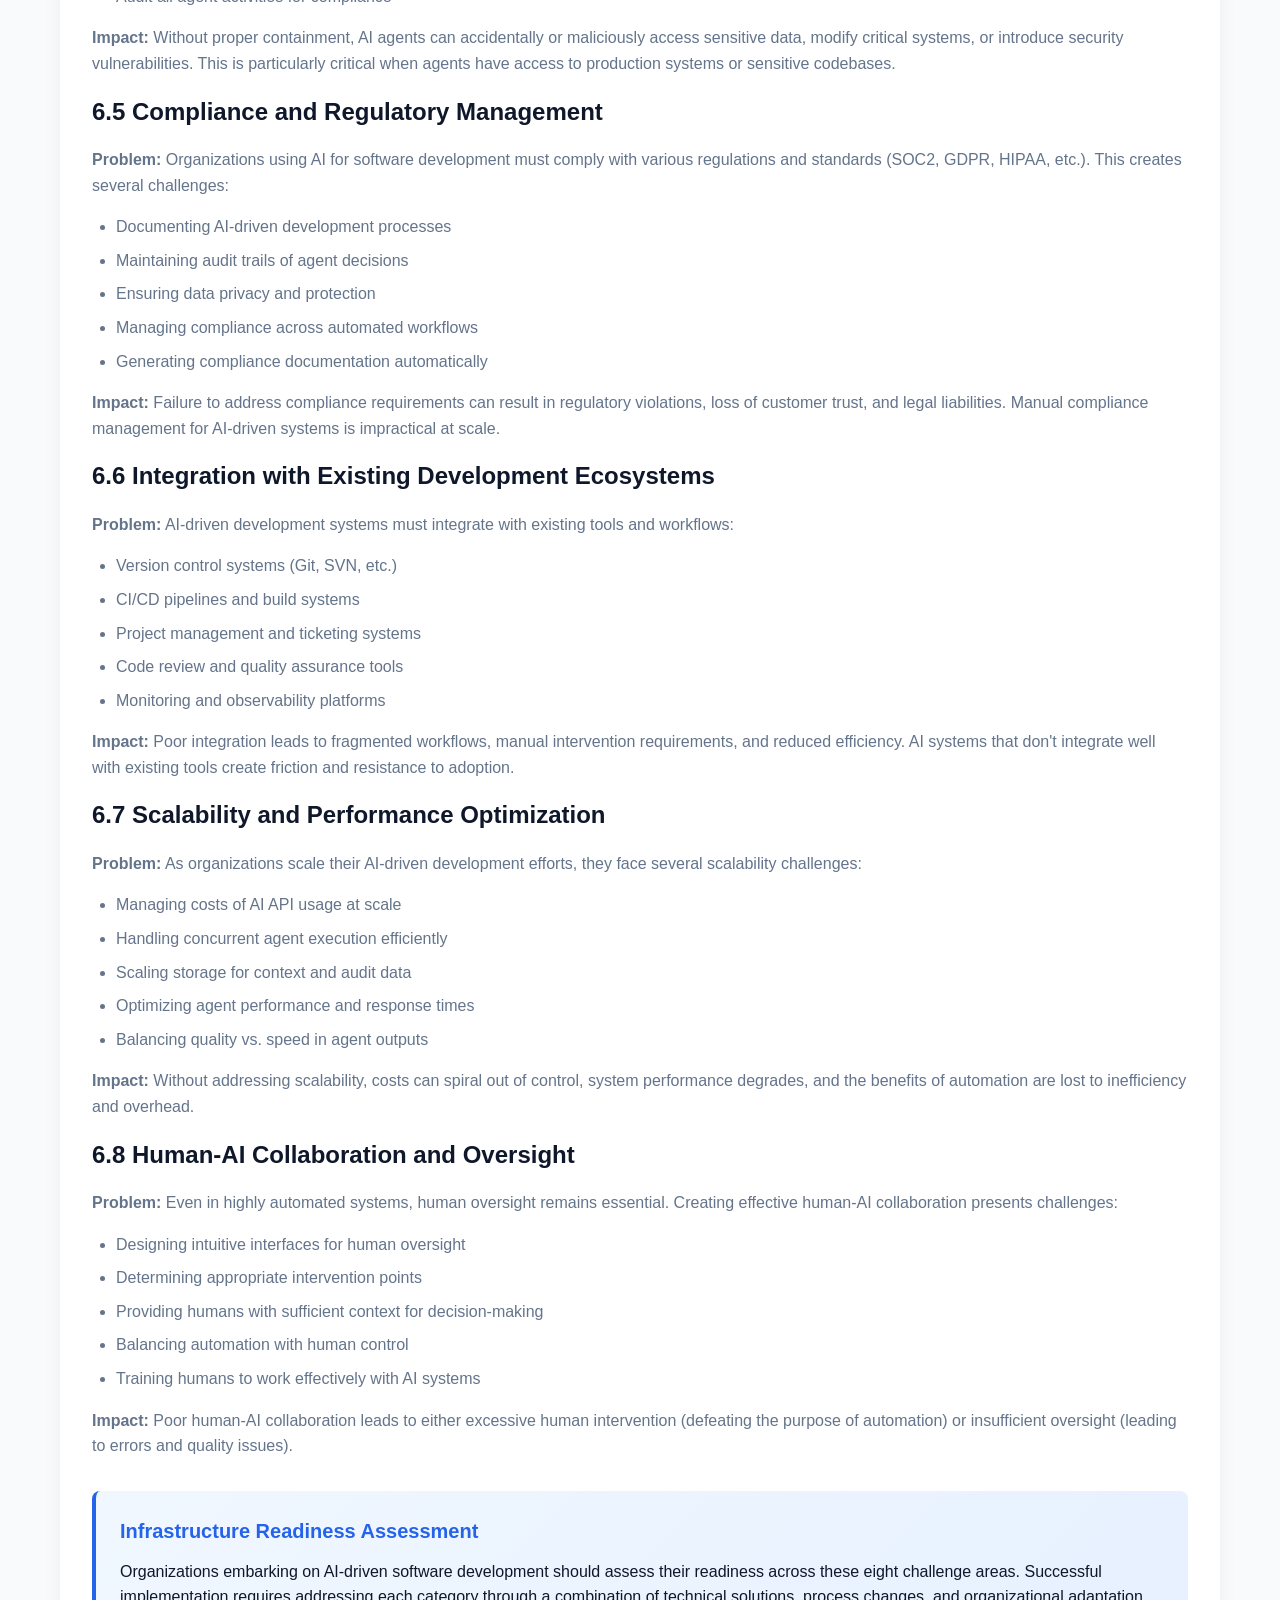
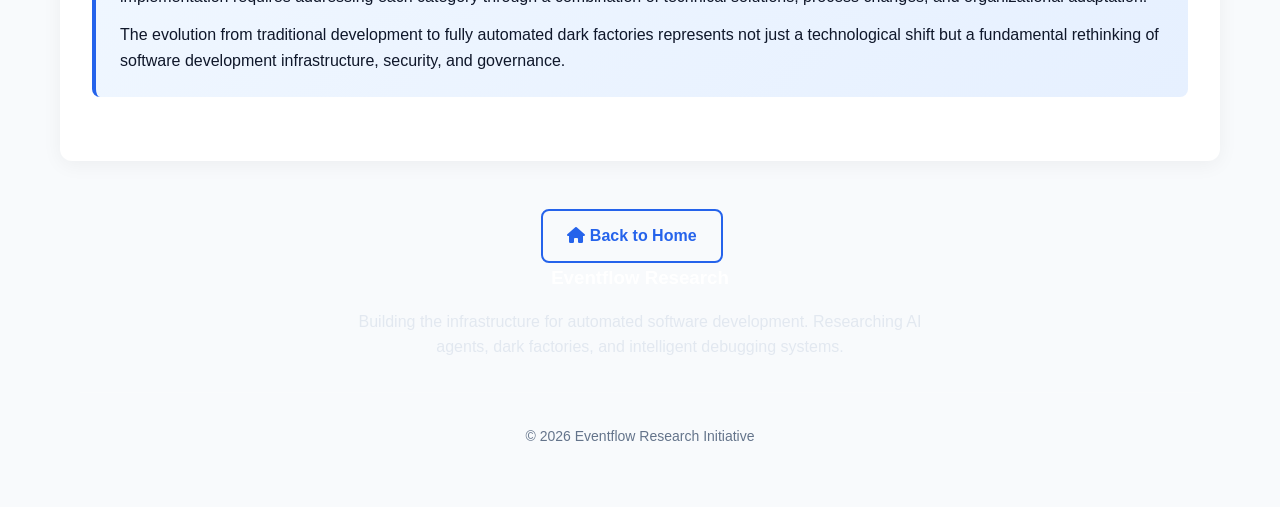
==== commit 361db5d2: "feat: Add infrastructure challenges analysis for AI-driven development - Added comprehensive section" ====
--- a/agents-dark-factories.html
+++ b/agents-dark-factories.html
@@ -224,6 +224,182 @@
                 </ul>
             </div>
             
+            <!-- New Section: Critical Infrastructure Challenges for AI-Driven Software Development -->
+            <div class="content-block fade-in">
+                <h2>6. Critical Infrastructure Challenges for AI-Driven Software Development</h2>
+                
+                <p>
+                    As organizations transition toward AI-driven software development and dark factories, 
+                    they face several critical infrastructure challenges that must be addressed to achieve 
+                    reliable, secure, and scalable automation. These challenges represent fundamental 
+                    problems that any organization implementing AI agents for software development must solve.
+                </p>
+                
+                <h3>6.1 Security and Access Control in Agentic Systems</h3>
+                <p>
+                    <strong>Problem:</strong> AI agents operating autonomously require access to various 
+                    systems, APIs, and resources. Traditional authentication and authorization mechanisms 
+                    are designed for human users, not autonomous agents that may need to:
+                </p>
+                <ul>
+                    <li>Access multiple systems with different authentication requirements</li>
+                    <li>Operate continuously without human intervention</li>
+                    <li>Maintain secure credential management</li>
+                    <li>Adhere to least-privilege principles</li>
+                    <li>Audit agent actions for security compliance</li>
+                </ul>
+                <p>
+                    <strong>Impact:</strong> Without proper agentic authentication systems, organizations 
+                    face security vulnerabilities, credential leakage risks, and compliance violations. 
+                    Agents may either have insufficient access to perform their tasks or excessive 
+                    privileges that create security risks.
+                </p>
+                
+                <h3>6.2 Context Management and State Persistence</h3>
+                <p>
+                    <strong>Problem:</strong> AI agents generate and consume vast amounts of contextual 
+                    information including conversation history, tool outputs, code changes, and decision 
+                    rationales. Managing this context presents several challenges:
+                </p>
+                <ul>
+                    <li>Storing and retrieving conversation histories efficiently</li>
+                    <li>Maintaining context across multiple agent interactions</li>
+                    <li>Supporting branching and experimentation without data duplication</li>
+                    <li>Providing fast access to relevant historical context</li>
+                    <li>Ensuring data consistency and integrity</li>
+                </ul>
+                <p>
+                    <strong>Impact:</strong> Poor context management leads to agents "forgetting" important 
+                    information, repeating work, or making inconsistent decisions. It also limits the 
+                    ability to audit agent decisions and understand the reasoning behind code changes.
+                </p>
+                
+                <h3>6.3 Agent Orchestration and Coordination</h3>
+                <p>
+                    <strong>Problem:</strong> Complex software development tasks require multiple specialized 
+                    agents working together. Coordinating these agents presents significant challenges:
+                </p>
+                <ul>
+                    <li>Breaking down complex tasks into manageable subtasks</li>
+                    <li>Assigning appropriate agents to each subtask</li>
+                    <li>Managing dependencies between agent outputs</li>
+                    <li>Handling agent failures and retries</li>
+                    <li>Ensuring consistent progress toward overall goals</li>
+                </ul>
+                <p>
+                    <strong>Impact:</strong> Without effective orchestration, agent teams become chaotic, 
+                    with agents working at cross-purposes, duplicating effort, or failing to make progress 
+                    on complex tasks. This leads to inefficient resource usage and failed development cycles.
+                </p>
+                
+                <h3>6.4 Security Containment and Policy Enforcement</h3>
+                <p>
+                    <strong>Problem:</strong> AI coding agents executing arbitrary code pose significant 
+                    security risks. Organizations need mechanisms to:
+                </p>
+                <ul>
+                    <li>Contain agent activities within secure boundaries</li>
+                    <li>Monitor all agent actions in real-time</li>
+                    <li>Enforce security policies automatically</li>
+                    <li>Prevent unauthorized access to sensitive resources</li>
+                    <li>Audit all agent activities for compliance</li>
+                </ul>
+                <p>
+                    <strong>Impact:</strong> Without proper containment, AI agents can accidentally or 
+                    maliciously access sensitive data, modify critical systems, or introduce security 
+                    vulnerabilities. This is particularly critical when agents have access to production 
+                    systems or sensitive codebases.
+                </p>
+                
+                <h3>6.5 Compliance and Regulatory Management</h3>
+                <p>
+                    <strong>Problem:</strong> Organizations using AI for software development must comply 
+                    with various regulations and standards (SOC2, GDPR, HIPAA, etc.). This creates several 
+                    challenges:
+                </p>
+                <ul>
+                    <li>Documenting AI-driven development processes</li>
+                    <li>Maintaining audit trails of agent decisions</li>
+                    <li>Ensuring data privacy and protection</li>
+                    <li>Managing compliance across automated workflows</li>
+                    <li>Generating compliance documentation automatically</li>
+                </ul>
+                <p>
+                    <strong>Impact:</strong> Failure to address compliance requirements can result in 
+                    regulatory violations, loss of customer trust, and legal liabilities. Manual compliance 
+                    management for AI-driven systems is impractical at scale.
+                </p>
+                
+                <h3>6.6 Integration with Existing Development Ecosystems</h3>
+                <p>
+                    <strong>Problem:</strong> AI-driven development systems must integrate with existing 
+                    tools and workflows:
+                </p>
+                <ul>
+                    <li>Version control systems (Git, SVN, etc.)</li>
+                    <li>CI/CD pipelines and build systems</li>
+                    <li>Project management and ticketing systems</li>
+                    <li>Code review and quality assurance tools</li>
+                    <li>Monitoring and observability platforms</li>
+                </ul>
+                <p>
+                    <strong>Impact:</strong> Poor integration leads to fragmented workflows, manual 
+                    intervention requirements, and reduced efficiency. AI systems that don't integrate 
+                    well with existing tools create friction and resistance to adoption.
+                </p>
+                
+                <h3>6.7 Scalability and Performance Optimization</h3>
+                <p>
+                    <strong>Problem:</strong> As organizations scale their AI-driven development efforts, 
+                    they face several scalability challenges:
+                </p>
+                <ul>
+                    <li>Managing costs of AI API usage at scale</li>
+                    <li>Handling concurrent agent execution efficiently</li>
+                    <li>Scaling storage for context and audit data</li>
+                    <li>Optimizing agent performance and response times</li>
+                    <li>Balancing quality vs. speed in agent outputs</li>
+                </ul>
+                <p>
+                    <strong>Impact:</strong> Without addressing scalability, costs can spiral out of 
+                    control, system performance degrades, and the benefits of automation are lost to 
+                    inefficiency and overhead.
+                </p>
+                
+                <h3>6.8 Human-AI Collaboration and Oversight</h3>
+                <p>
+                    <strong>Problem:</strong> Even in highly automated systems, human oversight remains 
+                    essential. Creating effective human-AI collaboration presents challenges:
+                </p>
+                <ul>
+                    <li>Designing intuitive interfaces for human oversight</li>
+                    <li>Determining appropriate intervention points</li>
+                    <li>Providing humans with sufficient context for decision-making</li>
+                    <li>Balancing automation with human control</li>
+                    <li>Training humans to work effectively with AI systems</li>
+                </ul>
+                <p>
+                    <strong>Impact:</strong> Poor human-AI collaboration leads to either excessive human 
+                    intervention (defeating the purpose of automation) or insufficient oversight (leading 
+                    to errors and quality issues).
+                </p>
+                
+                <div class="callout">
+                    <h4>Infrastructure Readiness Assessment</h4>
+                    <p>
+                        Organizations embarking on AI-driven software development should assess their 
+                        readiness across these eight challenge areas. Successful implementation requires 
+                        addressing each category through a combination of technical solutions, process 
+                        changes, and organizational adaptation.
+                    </p>
+                    <p>
+                        The evolution from traditional development to fully automated dark factories 
+                        represents not just a technological shift but a fundamental rethinking of 
+                        software development infrastructure, security, and governance.
+                    </p>
+                </div>
+            </div>
+            
             <div style="text-align: center; margin-top: 3rem;">
                 <a href="/" class="button button-outline" style="margin-right: 1rem;">
                     <i class="fas fa-home"></i> Back to Home
--- a/styles.css
+++ b/styles.css
@@ -141,6 +141,31 @@
     margin-bottom: 0.5rem;
 }
 
+/* Callout Box */
+.callout {
+    background: linear-gradient(135deg, #f0f7ff 0%, #e6f0ff 100%);
+    border-left: 4px solid var(--primary);
+    border-radius: 8px;
+    padding: 1.5rem;
+    margin: 2rem 0;
+}
+
+.callout h4 {
+    color: var(--primary);
+    font-size: 1.25rem;
+    margin-bottom: 0.75rem;
+    font-weight: 600;
+}
+
+.callout p {
+    color: var(--dark);
+    margin-bottom: 0.75rem;
+}
+
+.callout p:last-child {
+    margin-bottom: 0;
+}
+
 /* Buttons */
 .button {
     display: inline-block;
